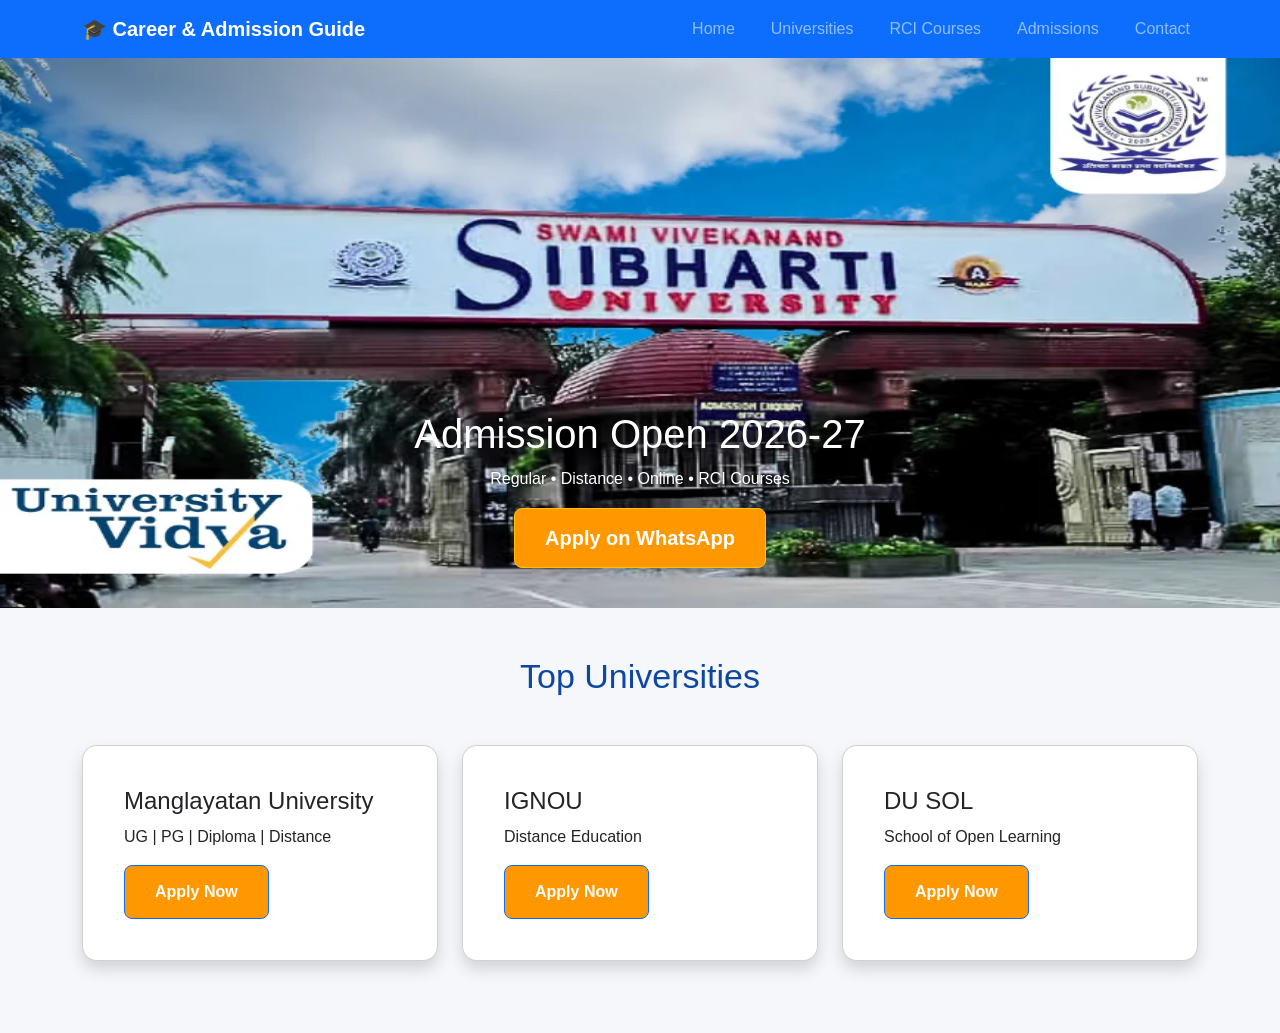
==== index.html @ c827a5ef "Update index.html" ====
<!DOCTYPE html>
<html lang="en">
<head>

<meta charset="UTF-8">
<meta name="viewport" content="width=device-width, initial-scale=1">

<title>Career & Admission Guide India</title>

<link href="https://cdn.jsdelivr.net/npm/bootstrap@5.3.3/dist/css/bootstrap.min.css" rel="stylesheet">

<link rel="stylesheet" href="style.css">

</head>

<body>

<!-- Navbar -->

<nav class="navbar navbar-expand-lg navbar-dark bg-primary sticky-top">

<div class="container">

<a class="navbar-brand fw-bold" href="#">
🎓 Career & Admission Guide
</a>

<button class="navbar-toggler" data-bs-toggle="collapse" data-bs-target="#menu">
<span class="navbar-toggler-icon"></span>
</button>

<div class="collapse navbar-collapse" id="menu">

<ul class="navbar-nav ms-auto">

<li class="nav-item">
<a class="nav-link" href="index.html">Home</a>
</li>

<li class="nav-item">
<a class="nav-link" href="universities.html">Universities</a>
</li>

<li class="nav-item">
<a class="nav-link" href="rci-courses.html">RCI Courses</a>
</li>

<li class="nav-item">
<a class="nav-link" href="admissions.html">Admissions</a>
</li>

<li class="nav-item">
<a class="nav-link" href="contact.html">Contact</a>
</li>

</ul>

</div>

</div>

</nav>

<!-- Slider -->

<div id="slider" class="carousel slide" data-bs-ride="carousel">

<div class="carousel-inner">

<div class="carousel-item active">

<img src="images/hero.jpg.webp" class="d-block w-100" height="550" alt="Career & Admission Guide">
<div class="carousel-caption">

<h1>Admission Open 2026-27</h1>

<p>Regular • Distance • Online • RCI Courses</p>

<a href="https://wa.me/919555666400" class="btn btn-warning btn-lg">

Apply on WhatsApp

</a>

</div>

</div>

<div class="carousel-item">

<img src="images/hero.jpg.webp" class="d-block w-100" height="550" alt="Career & Admission Guide">
<div class="carousel-caption">

<h1>Career Guidance</h1>

<p>Choose the Right University</p>

</div>

</div>

</div>

</div>

<!-- Universities -->

<section class="container py-5">

<h2 class="text-center mb-5">

Top Universities

</h2>

<div class="row">

<div class="col-md-4 mb-4">

<div class="card shadow">

<div class="card-body">

<h4>Manglayatan University</h4>

<p>UG | PG | Diploma | Distance</p>

<a href="https://wa.me/919555666400" class="btn btn-primary">

Apply Now

</a>

</div>

</div>

</div>

<div class="col-md-4 mb-4">

<div class="card shadow">

<div class="card-body">

<h4>IGNOU</h4>

<p>Distance Education</p>

<a href="https://wa.me/919555666400" class="btn btn-primary">

Apply Now

</a>

</div>

</div>

</div>

<div class="col-md-4 mb-4">

<div class="card shadow">

<div class="card-body">

<h4>DU SOL</h4>

<p>School of Open Learning</p>

<a href="https://wa.me/919555666400" class="btn btn-primary">

Apply Now

</a>

</div>

</div>

</div>

</div>

</section>

<script src="https://cdn.jsdelivr.net/npm/bootstrap@5.3.3/dist/js/bootstrap.bundle.min.js"></script>

<script src="script.js"></script>

</body>

</html>
---- style.css ----
*{
margin:0;
padding:0;
box-sizing:border-box;
font-family:Arial,Helvetica,sans-serif;
scroll-behavior:smooth;
}

body{
background:#f5f7fb;
color:#333;
line-height:1.6;
}

/* Header */

header{
display:flex;
justify-content:space-between;
align-items:center;
padding:15px 8%;
background:#0d47a1;
position:sticky;
top:0;
z-index:1000;
box-shadow:0 3px 10px rgba(0,0,0,.2);
}

.logo h2{
color:#fff;
font-size:28px;
}

nav ul{
display:flex;
list-style:none;
gap:20px;
}

nav a{
text-decoration:none;
color:#fff;
font-weight:bold;
transition:.3s;
}

nav a:hover{
color:#ffca28;
}

/* Hero */

.hero{
height:80vh;
display:flex;
justify-content:center;
align-items:center;
text-align:center;
background:linear-gradient(rgba(13,71,161,.75),rgba(21,101,192,.75)),
url("https://images.unsplash.com/photo-1523050854058-8df90110c9f1?auto=format&fit=crop&w=1600&q=80");
background-size:cover;
background-position:center;
color:#fff;
padding:20px;
}

.hero h1{
font-size:52px;
margin-bottom:15px;
}

.hero p{
font-size:22px;
margin-bottom:25px;
}

.btn{
display:inline-block;
background:#ff9800;
color:#fff;
padding:14px 30px;
border-radius:8px;
text-decoration:none;
font-weight:bold;
transition:.3s;
}

.btn:hover{
background:#fb8c00;
transform:translateY(-2px);
}

/* Sections */

section{
padding:70px 8%;
}

section h2{
text-align:center;
margin-bottom:35px;
font-size:34px;
color:#0d47a1;
}

/* Cards */

.cards{
display:grid;
grid-template-columns:repeat(auto-fit,minmax(260px,1fr));
gap:25px;
}

.card{
background:#fff;
padding:25px;
border-radius:15px;
box-shadow:0 10px 25px rgba(0,0,0,.1);
transition:.3s;
}

.card:hover{
transform:translateY(-8px);
}

.card h3{
color:#1565c0;
margin-bottom:12px;
}

/* Contact */

.contact{
text-align:center;
}

.contact p{
margin:10px 0;
font-size:18px;
}

/* Footer */

footer{
background:#0d47a1;
color:#fff;
text-align:center;
padding:20px;
margin-top:40px;
}

/* Responsive */

@media(max-width:768px){

header{
flex-direction:column;
}

nav ul{
flex-direction:column;
text-align:center;
padding-top:15px;
}

.hero h1{
font-size:34px;
}

.hero p{
font-size:18px;
}

section{
padding:50px 20px;
}

}
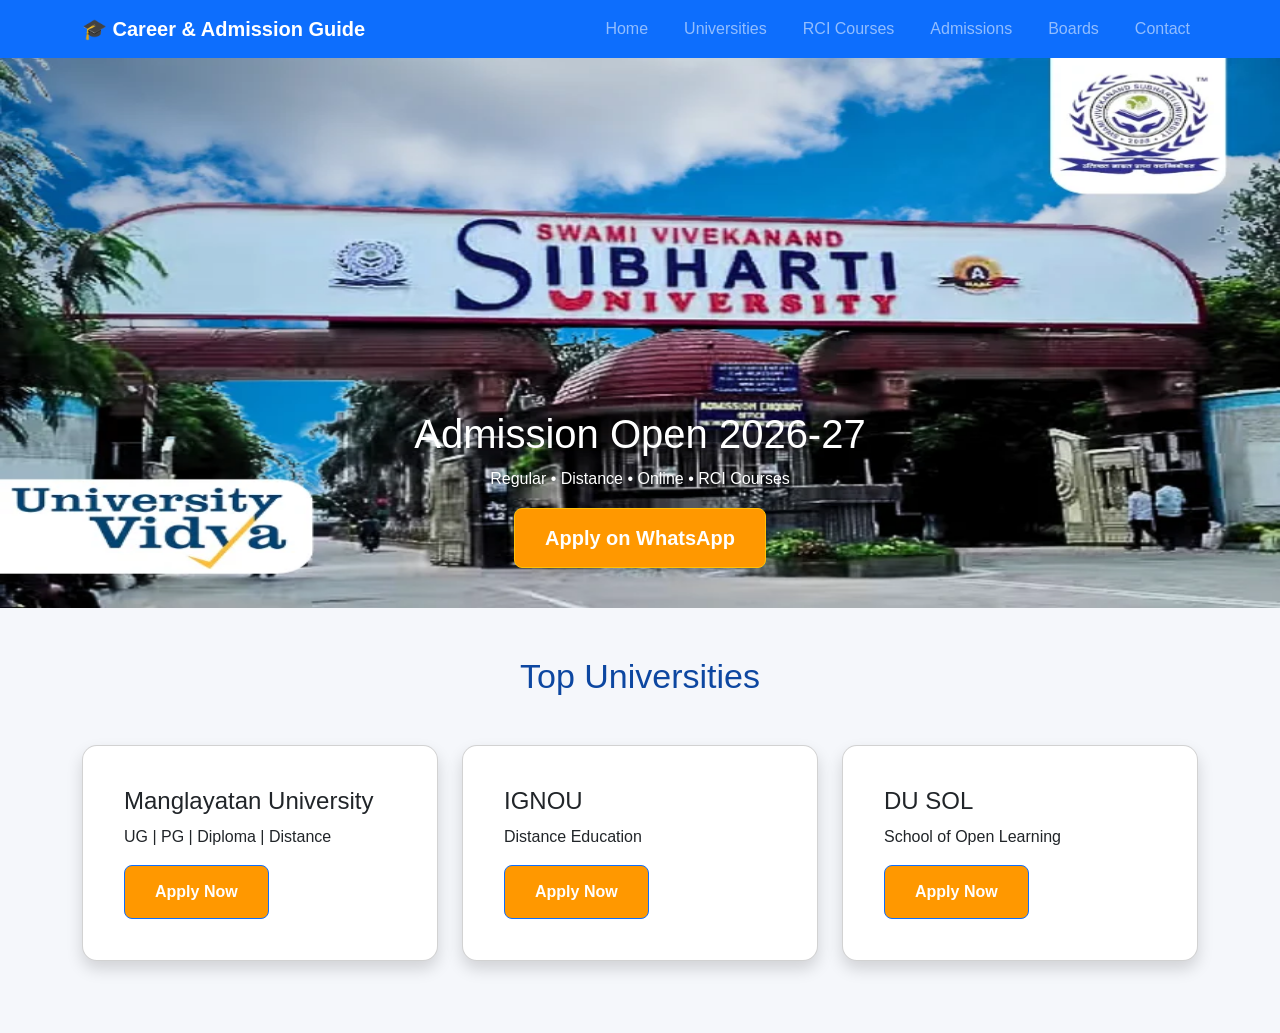
==== commit 873ab7ca: "Add 'Boards' link to navigation menu" ====
--- a/index.html
+++ b/index.html
@@ -48,7 +48,9 @@
 <li class="nav-item">
 <a class="nav-link" href="admissions.html">Admissions</a>
 </li>
-
+<li class="nav-item">
+<a class="nav-link" href="boards.html">Boards</a>
+</li>
 <li class="nav-item">
 <a class="nav-link" href="contact.html">Contact</a>
 </li>
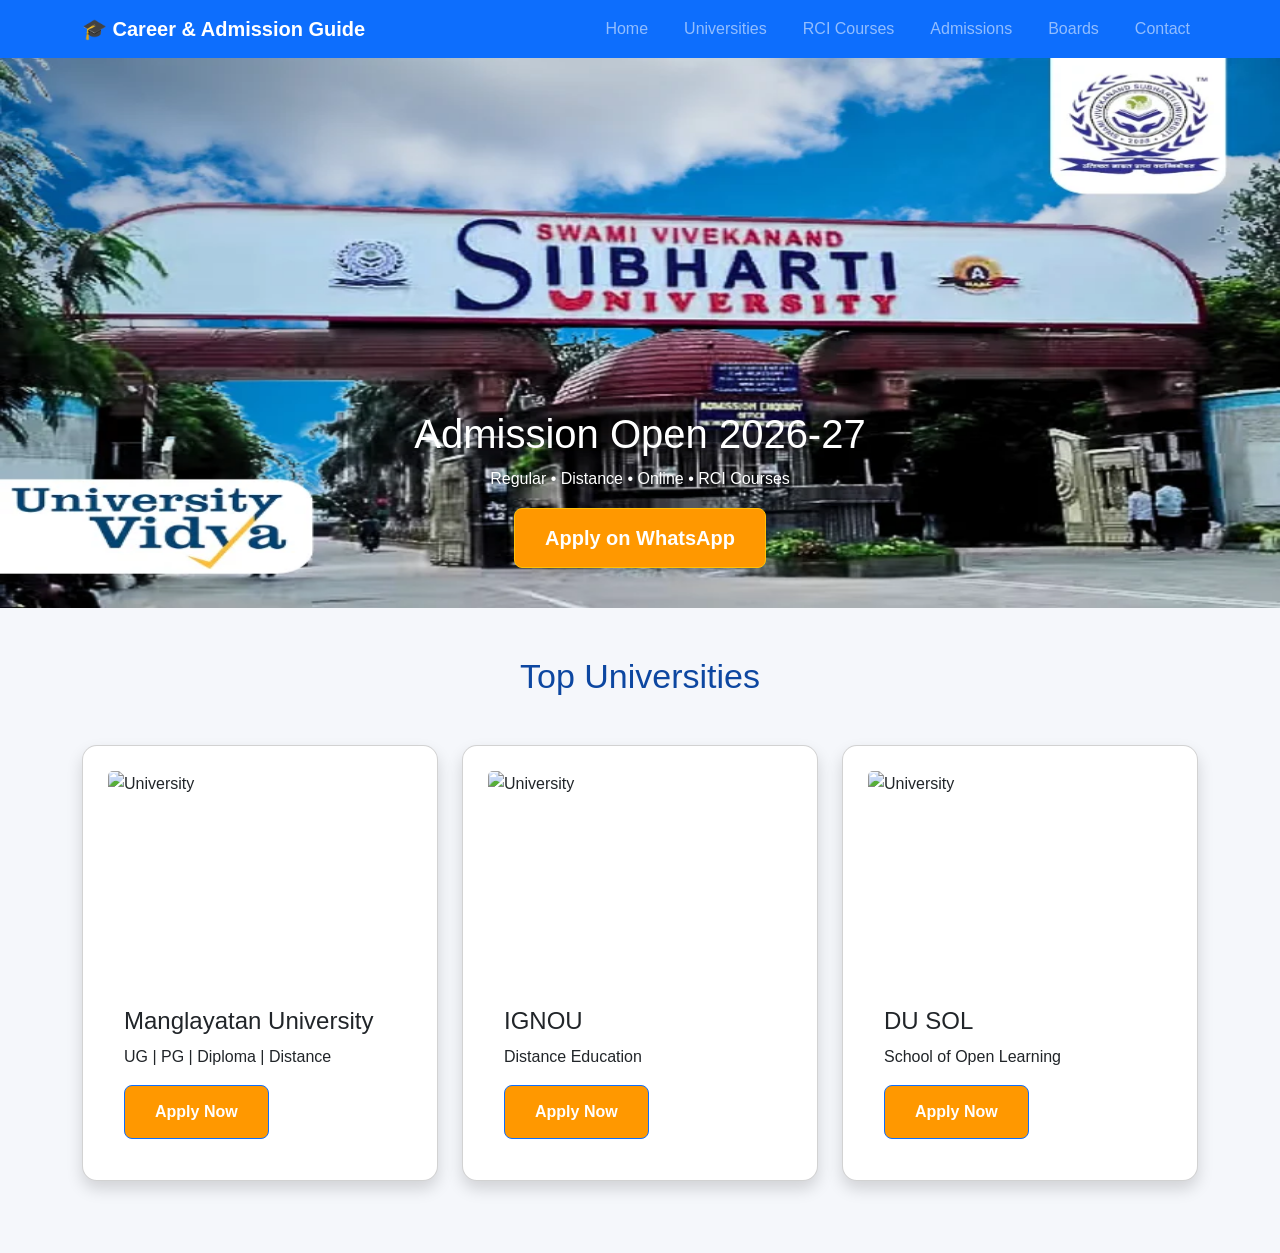
==== commit 841a9be4: "Add image and height to university cards" ====
--- a/index.html
+++ b/index.html
@@ -119,10 +119,11 @@
 
 <div class="col-md-4 mb-4">
 
-<div class="card shadow">
+<div class="card shadow h-100">
+
+<img src="images/university.jpg" class="card-img-top" height="220" alt="University">
 
 <div class="card-body">
-
 <h4>Manglayatan University</h4>
 
 <p>UG | PG | Diploma | Distance</p>
@@ -141,7 +142,9 @@
 
 <div class="col-md-4 mb-4">
 
-<div class="card shadow">
+<div class="card shadow h-100">
+
+<img src="images/university.jpg" class="card-img-top" height="220" alt="University">
 
 <div class="card-body">
 
@@ -163,7 +166,9 @@
 
 <div class="col-md-4 mb-4">
 
-<div class="card shadow">
+<div class="card shadow h-100">
+
+<img src="images/university.jpg" class="card-img-top" height="220" alt="University">
 
 <div class="card-body">
 
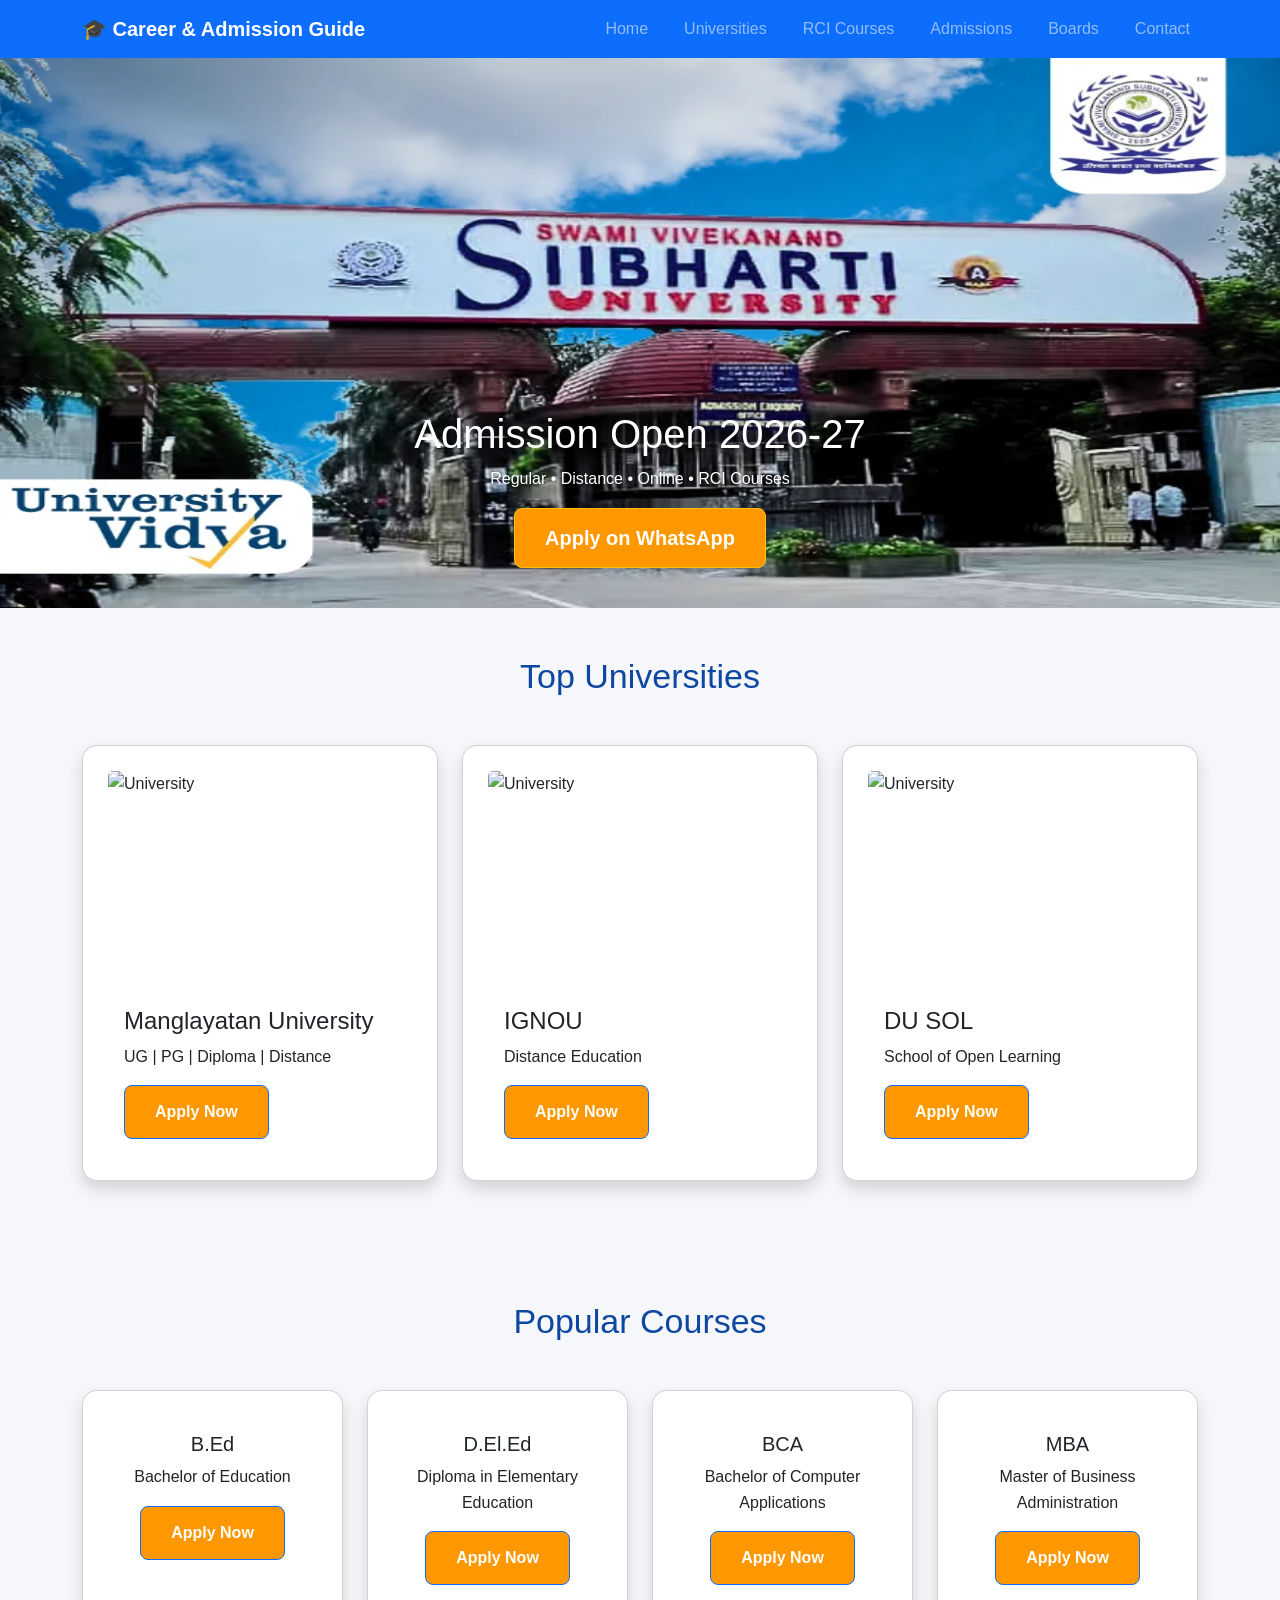
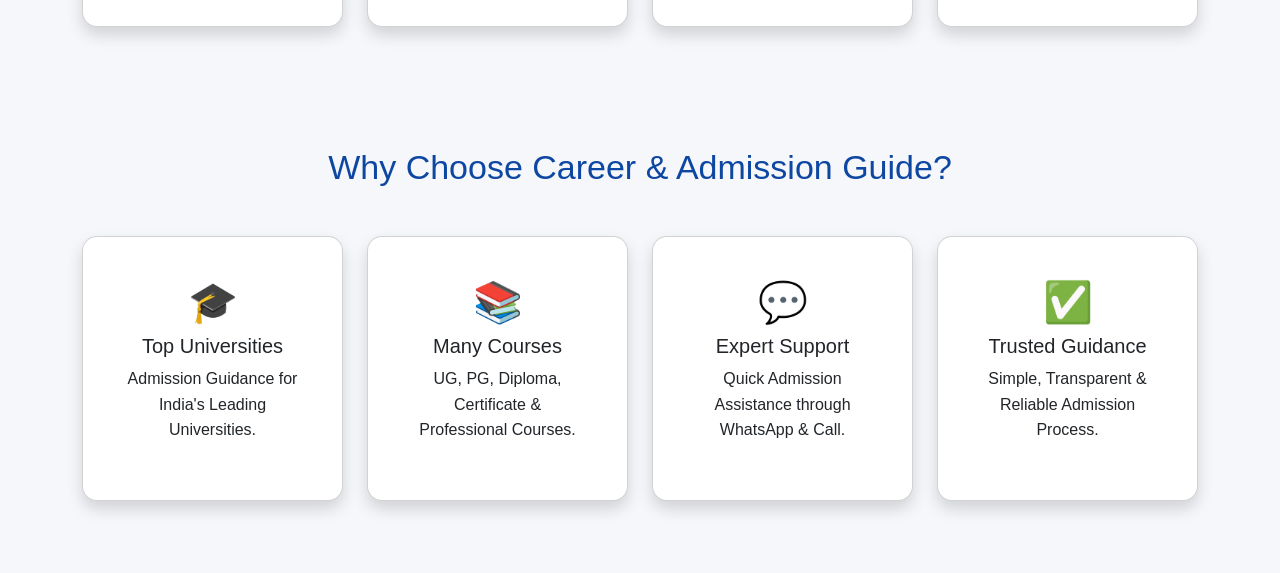
==== commit 85dfce80: "Add popular courses section to index.html Added a new section for popular courses with details and a" ====
--- a/index.html
+++ b/index.html
@@ -191,7 +191,184 @@
 </div>
 
 </section>
-
+<!-- Popular Courses -->
+
+<section class="container py-5">
+
+<h2 class="text-center mb-5">
+Popular Courses
+</h2>
+
+<div class="row">
+
+<div class="col-md-3 mb-4">
+
+<div class="card shadow h-100">
+
+<div class="card-body text-center">
+
+<h5>B.Ed</h5>
+
+<p>Bachelor of Education</p>
+
+<a href="contact.html" class="btn btn-primary">
+Apply Now
+</a>
+
+</div>
+
+</div>
+
+</div>
+
+<div class="col-md-3 mb-4">
+
+<div class="card shadow h-100">
+
+<div class="card-body text-center">
+
+<h5>D.El.Ed</h5>
+
+<p>Diploma in Elementary Education</p>
+
+<a href="contact.html" class="btn btn-primary">
+Apply Now
+</a>
+
+</div>
+
+</div>
+
+</div>
+
+<div class="col-md-3 mb-4">
+
+<div class="card shadow h-100">
+
+<div class="card-body text-center">
+
+<h5>BCA</h5>
+
+<p>Bachelor of Computer Applications</p>
+
+<a href="contact.html" class="btn btn-primary">
+Apply Now
+</a>
+
+</div>
+
+</div>
+
+</div>
+
+<div class="col-md-3 mb-4">
+
+<div class="card shadow h-100">
+
+<div class="card-body text-center">
+
+<h5>MBA</h5>
+
+<p>Master of Business Administration</p>
+
+<a href="contact.html" class="btn btn-primary">
+Apply Now
+</a>
+
+</div>
+
+</div>
+
+</div>
+
+</div>
+
+</section>
+  <!-- Why Choose Us -->
+
+<section class="container py-5">
+
+<h2 class="text-center mb-5">
+Why Choose Career & Admission Guide?
+</h2>
+
+<div class="row">
+
+<div class="col-md-3 mb-4">
+
+<div class="card shadow h-100">
+
+<div class="card-body text-center">
+
+<h1>🎓</h1>
+
+<h5>Top Universities</h5>
+
+<p>Admission Guidance for India's Leading Universities.</p>
+
+</div>
+
+</div>
+
+</div>
+
+<div class="col-md-3 mb-4">
+
+<div class="card shadow h-100">
+
+<div class="card-body text-center">
+
+<h1>📚</h1>
+
+<h5>Many Courses</h5>
+
+<p>UG, PG, Diploma, Certificate & Professional Courses.</p>
+
+</div>
+
+</div>
+
+</div>
+
+<div class="col-md-3 mb-4">
+
+<div class="card shadow h-100">
+
+<div class="card-body text-center">
+
+<h1>💬</h1>
+
+<h5>Expert Support</h5>
+
+<p>Quick Admission Assistance through WhatsApp & Call.</p>
+
+</div>
+
+</div>
+
+</div>
+
+<div class="col-md-3 mb-4">
+
+<div class="card shadow h-100">
+
+<div class="card-body text-center">
+
+<h1>✅</h1>
+
+<h5>Trusted Guidance</h5>
+
+<p>Simple, Transparent & Reliable Admission Process.</p>
+
+</div>
+
+</div>
+
+</div>
+
+</div>
+
+</section>
 <script src="https://cdn.jsdelivr.net/npm/bootstrap@5.3.3/dist/js/bootstrap.bundle.min.js"></script>
 
 <script src="script.js"></script>
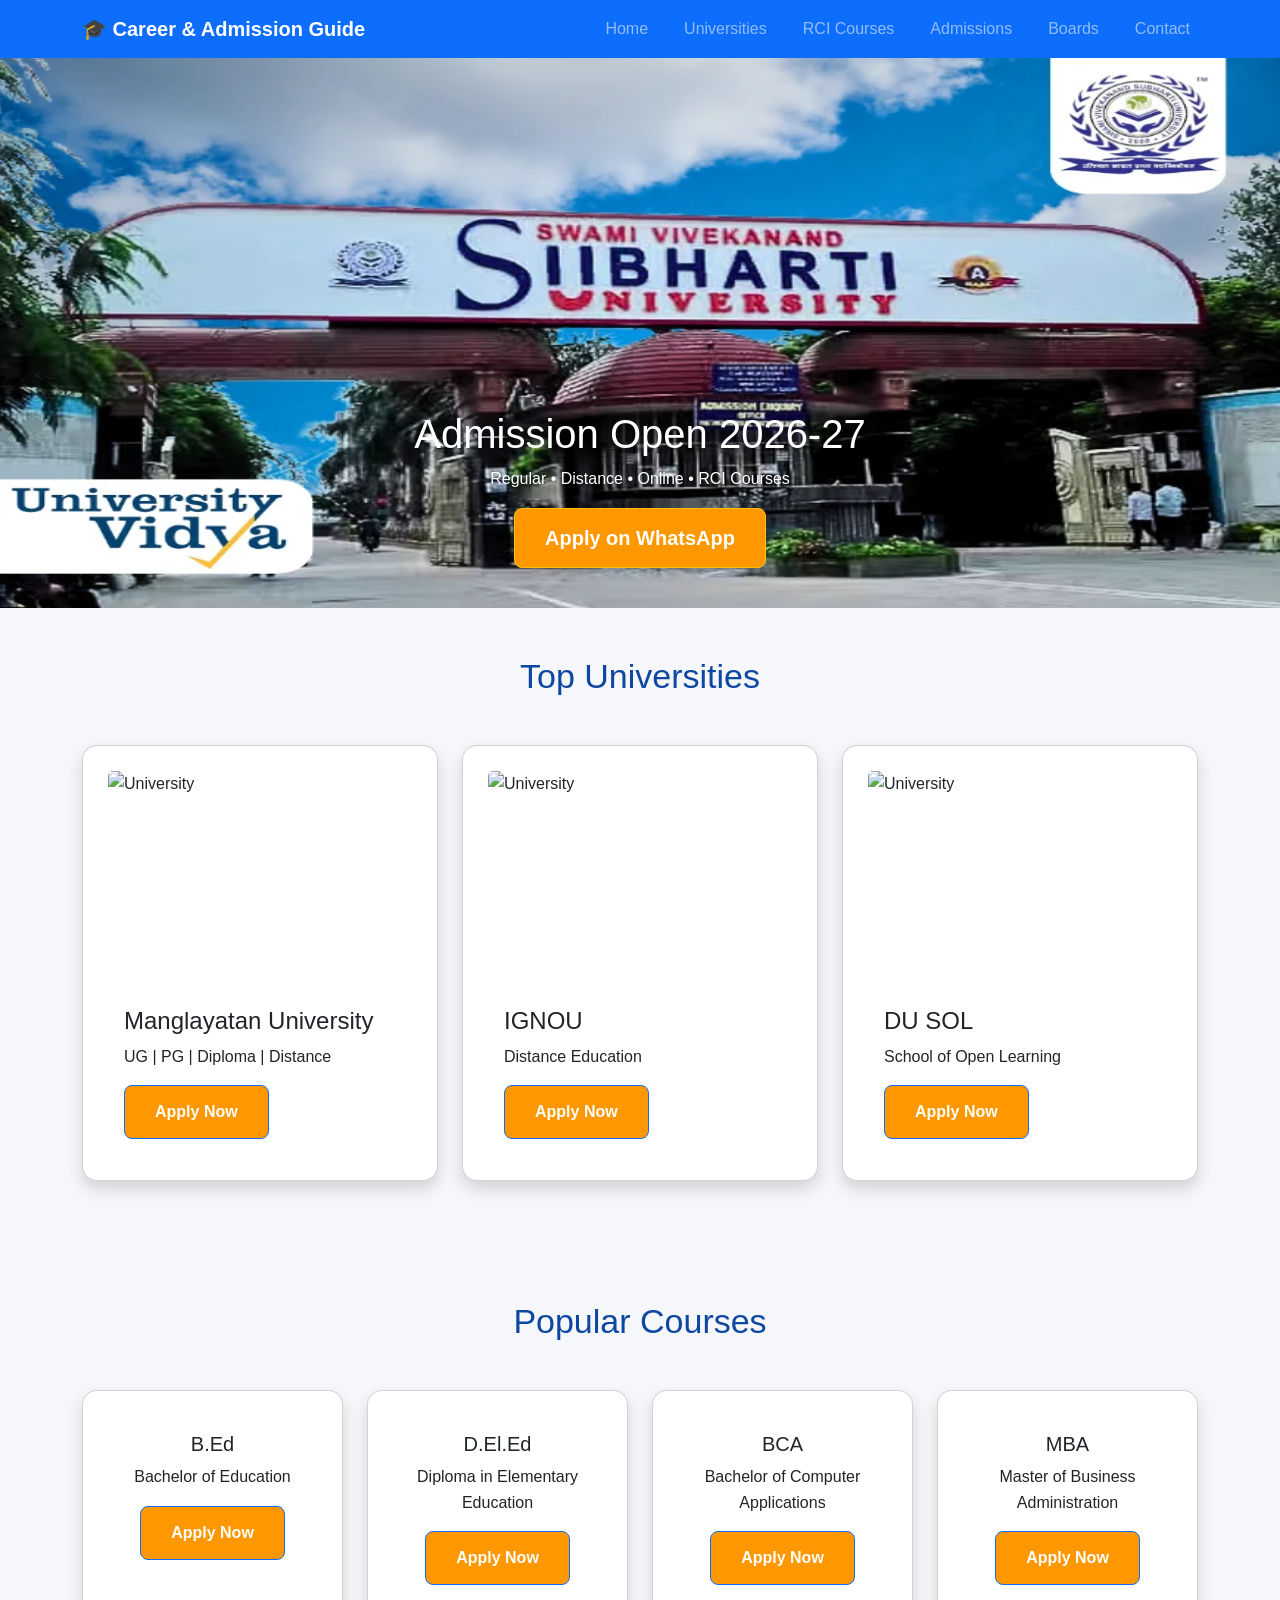
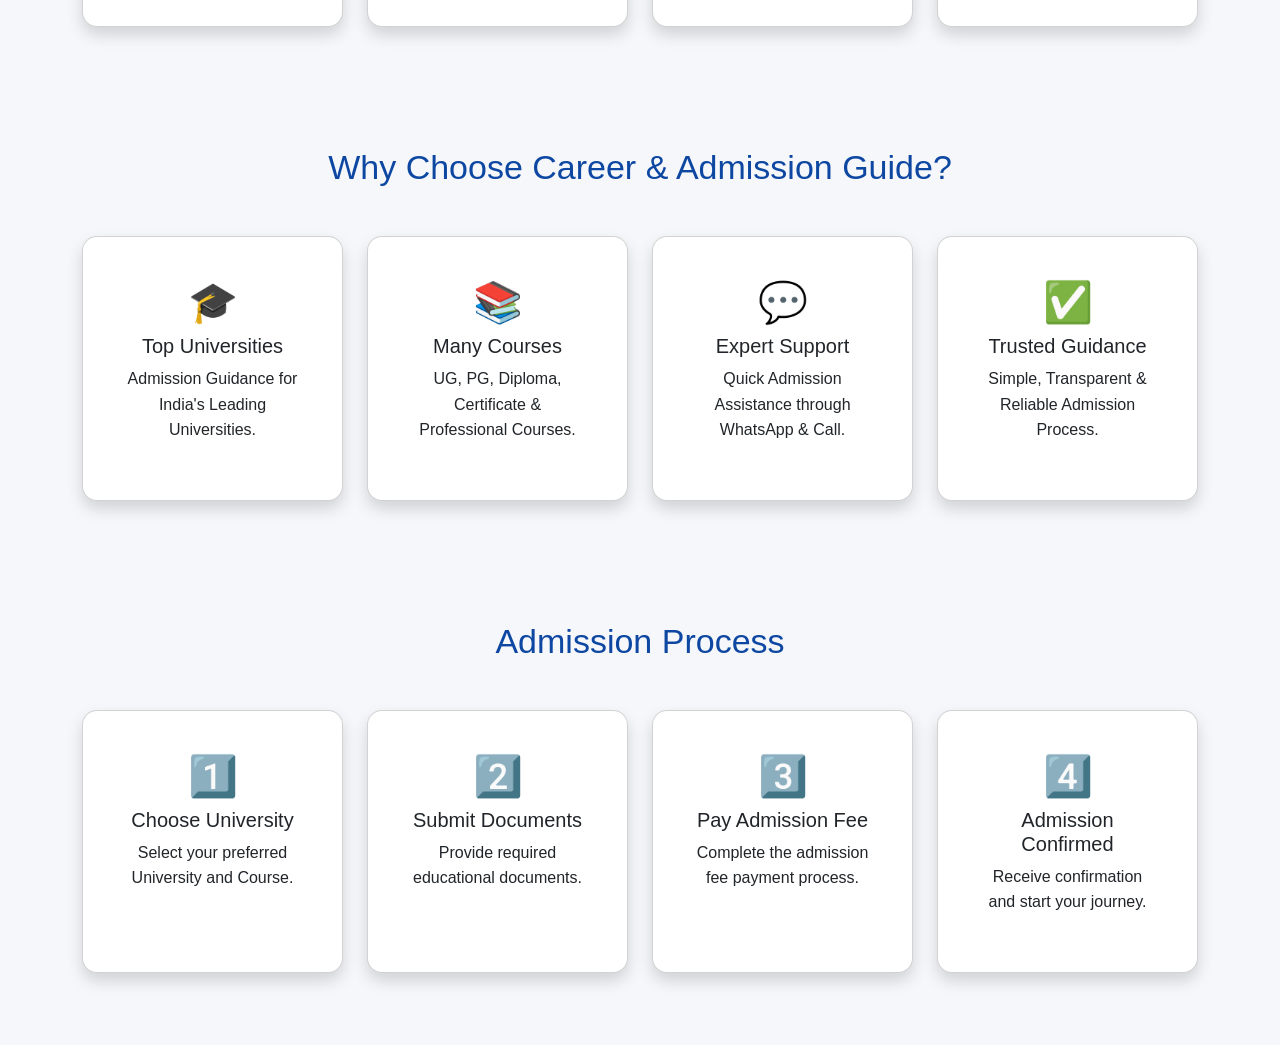
==== commit 390c982e: "Add admission process section to index.html" ====
--- a/index.html
+++ b/index.html
@@ -369,6 +369,91 @@
 </div>
 
 </section>
+  <!-- Admission Process -->
+
+<section class="container py-5">
+
+<h2 class="text-center mb-5">
+Admission Process
+</h2>
+
+<div class="row text-center">
+
+<div class="col-md-3 mb-4">
+
+<div class="card shadow h-100">
+
+<div class="card-body">
+
+<h1>1️⃣</h1>
+
+<h5>Choose University</h5>
+
+<p>Select your preferred University and Course.</p>
+
+</div>
+
+</div>
+
+</div>
+
+<div class="col-md-3 mb-4">
+
+<div class="card shadow h-100">
+
+<div class="card-body">
+
+<h1>2️⃣</h1>
+
+<h5>Submit Documents</h5>
+
+<p>Provide required educational documents.</p>
+
+</div>
+
+</div>
+
+</div>
+
+<div class="col-md-3 mb-4">
+
+<div class="card shadow h-100">
+
+<div class="card-body">
+
+<h1>3️⃣</h1>
+
+<h5>Pay Admission Fee</h5>
+
+<p>Complete the admission fee payment process.</p>
+
+</div>
+
+</div>
+
+</div>
+
+<div class="col-md-3 mb-4">
+
+<div class="card shadow h-100">
+
+<div class="card-body">
+
+<h1>4️⃣</h1>
+
+<h5>Admission Confirmed</h5>
+
+<p>Receive confirmation and start your journey.</p>
+
+</div>
+
+</div>
+
+</div>
+
+</div>
+
+</section>
 <script src="https://cdn.jsdelivr.net/npm/bootstrap@5.3.3/dist/js/bootstrap.bundle.min.js"></script>
 
 <script src="script.js"></script>
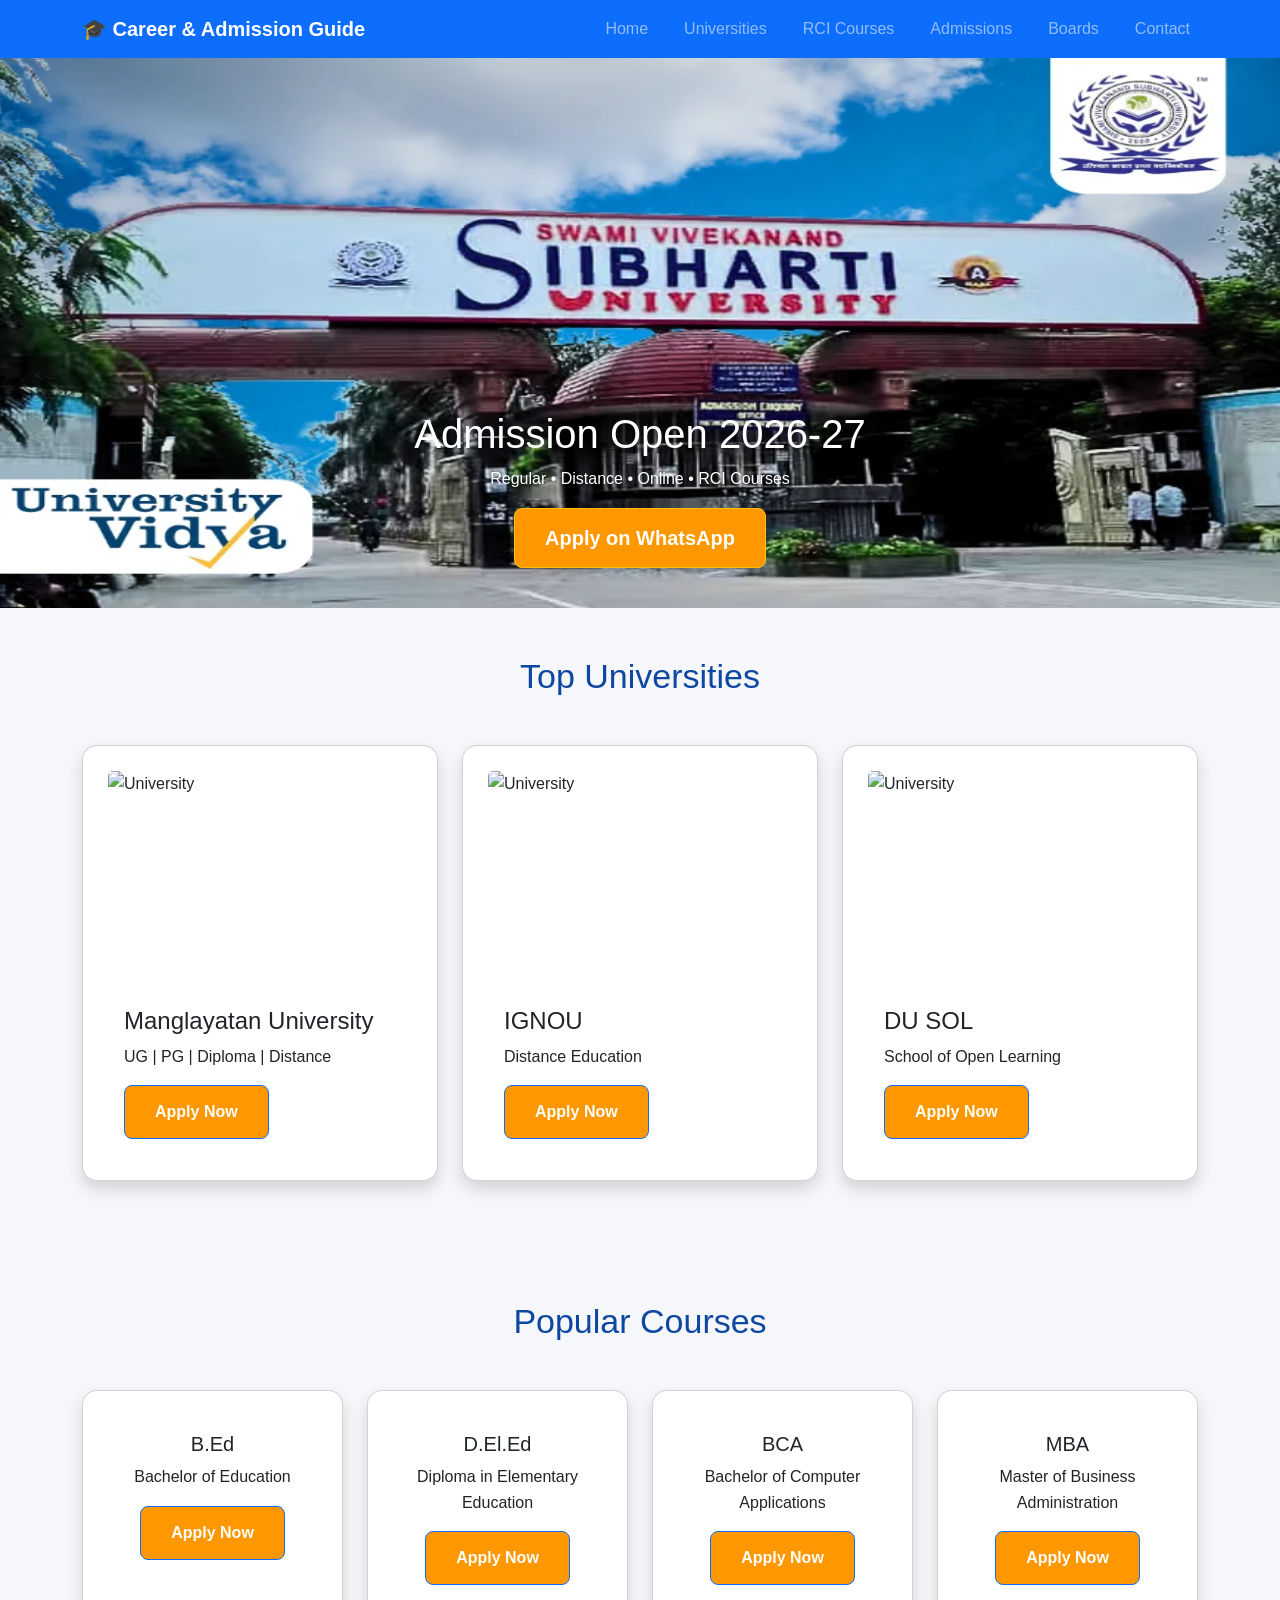
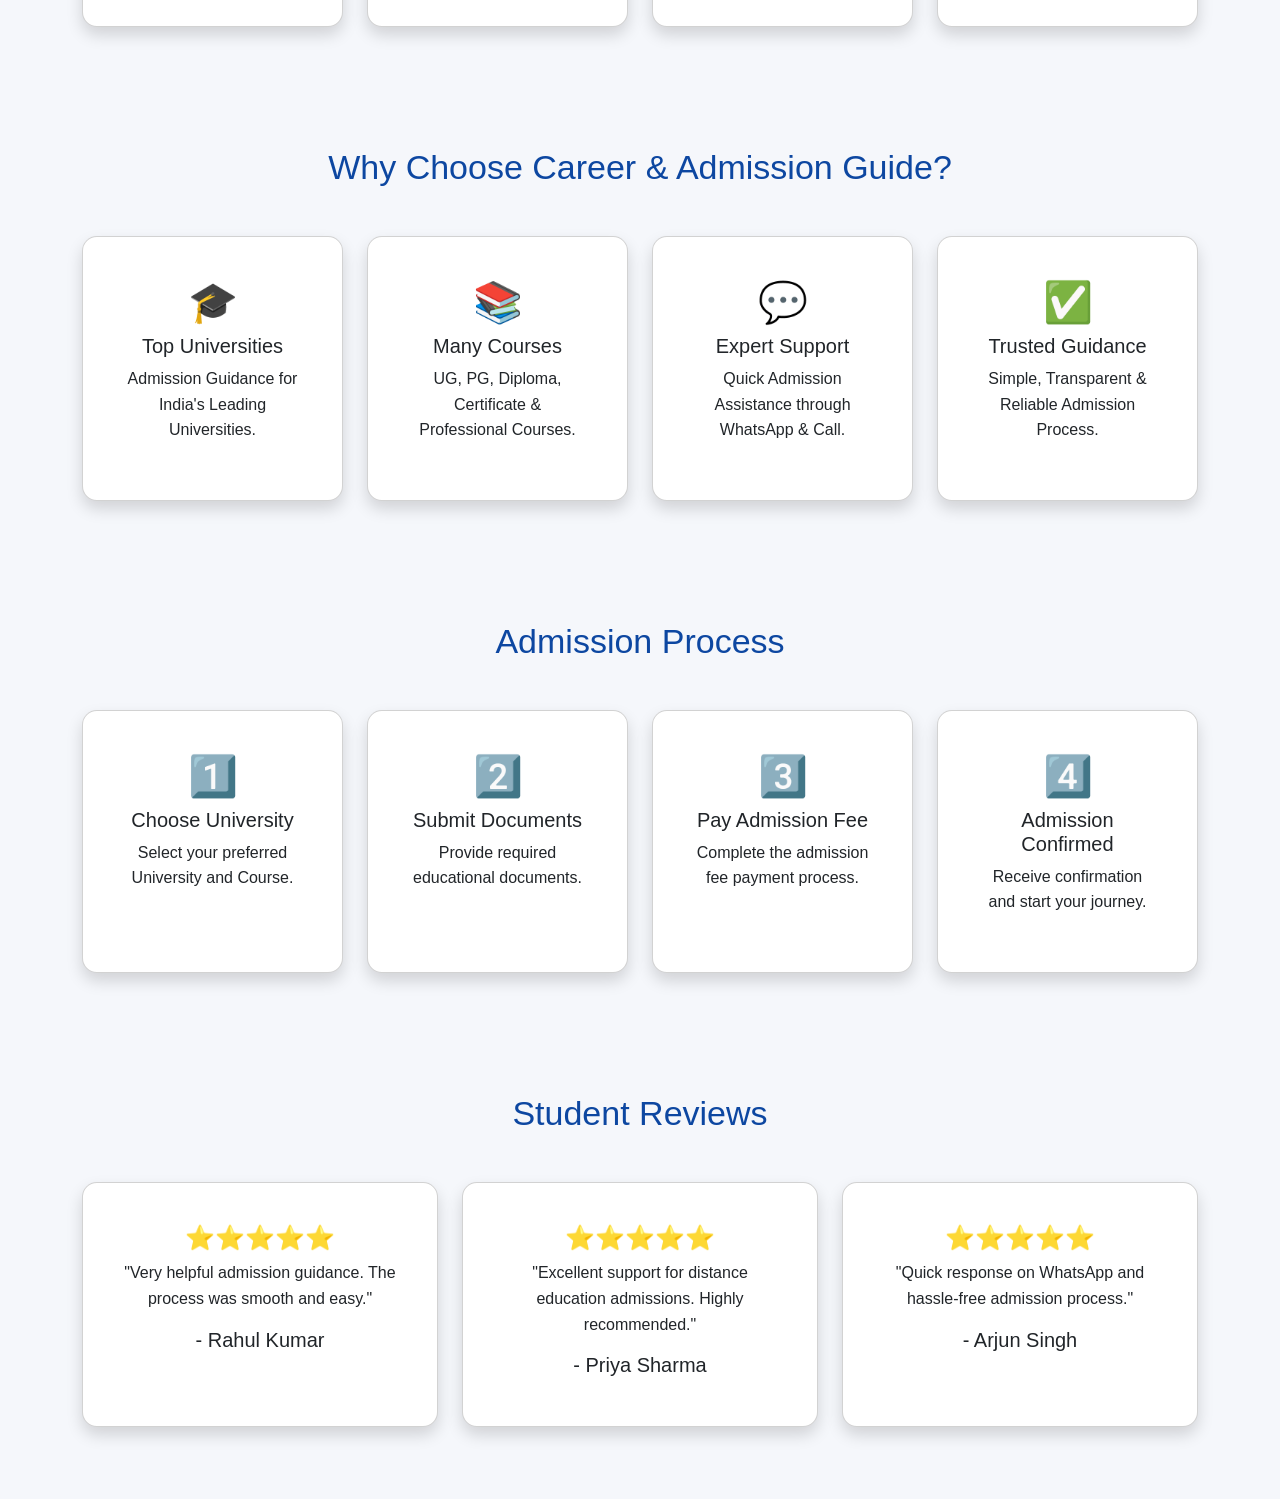
==== commit b0b596b8: "Add student reviews section to index.html" ====
--- a/index.html
+++ b/index.html
@@ -454,6 +454,79 @@
 </div>
 
 </section>
+  <!-- Student Reviews -->
+
+<section class="container py-5">
+
+<h2 class="text-center mb-5">
+Student Reviews
+</h2>
+
+<div class="row">
+
+<div class="col-md-4 mb-4">
+
+<div class="card shadow h-100">
+
+<div class="card-body text-center">
+
+<h4>⭐⭐⭐⭐⭐</h4>
+
+<p>
+"Very helpful admission guidance. The process was smooth and easy."
+</p>
+
+<h5>- Rahul Kumar</h5>
+
+</div>
+
+</div>
+
+</div>
+
+<div class="col-md-4 mb-4">
+
+<div class="card shadow h-100">
+
+<div class="card-body text-center">
+
+<h4>⭐⭐⭐⭐⭐</h4>
+
+<p>
+"Excellent support for distance education admissions. Highly recommended."
+</p>
+
+<h5>- Priya Sharma</h5>
+
+</div>
+
+</div>
+
+</div>
+
+<div class="col-md-4 mb-4">
+
+<div class="card shadow h-100">
+
+<div class="card-body text-center">
+
+<h4>⭐⭐⭐⭐⭐</h4>
+
+<p>
+"Quick response on WhatsApp and hassle-free admission process."
+</p>
+
+<h5>- Arjun Singh</h5>
+
+</div>
+
+</div>
+
+</div>
+
+</div>
+
+</section>
 <script src="https://cdn.jsdelivr.net/npm/bootstrap@5.3.3/dist/js/bootstrap.bundle.min.js"></script>
 
 <script src="script.js"></script>
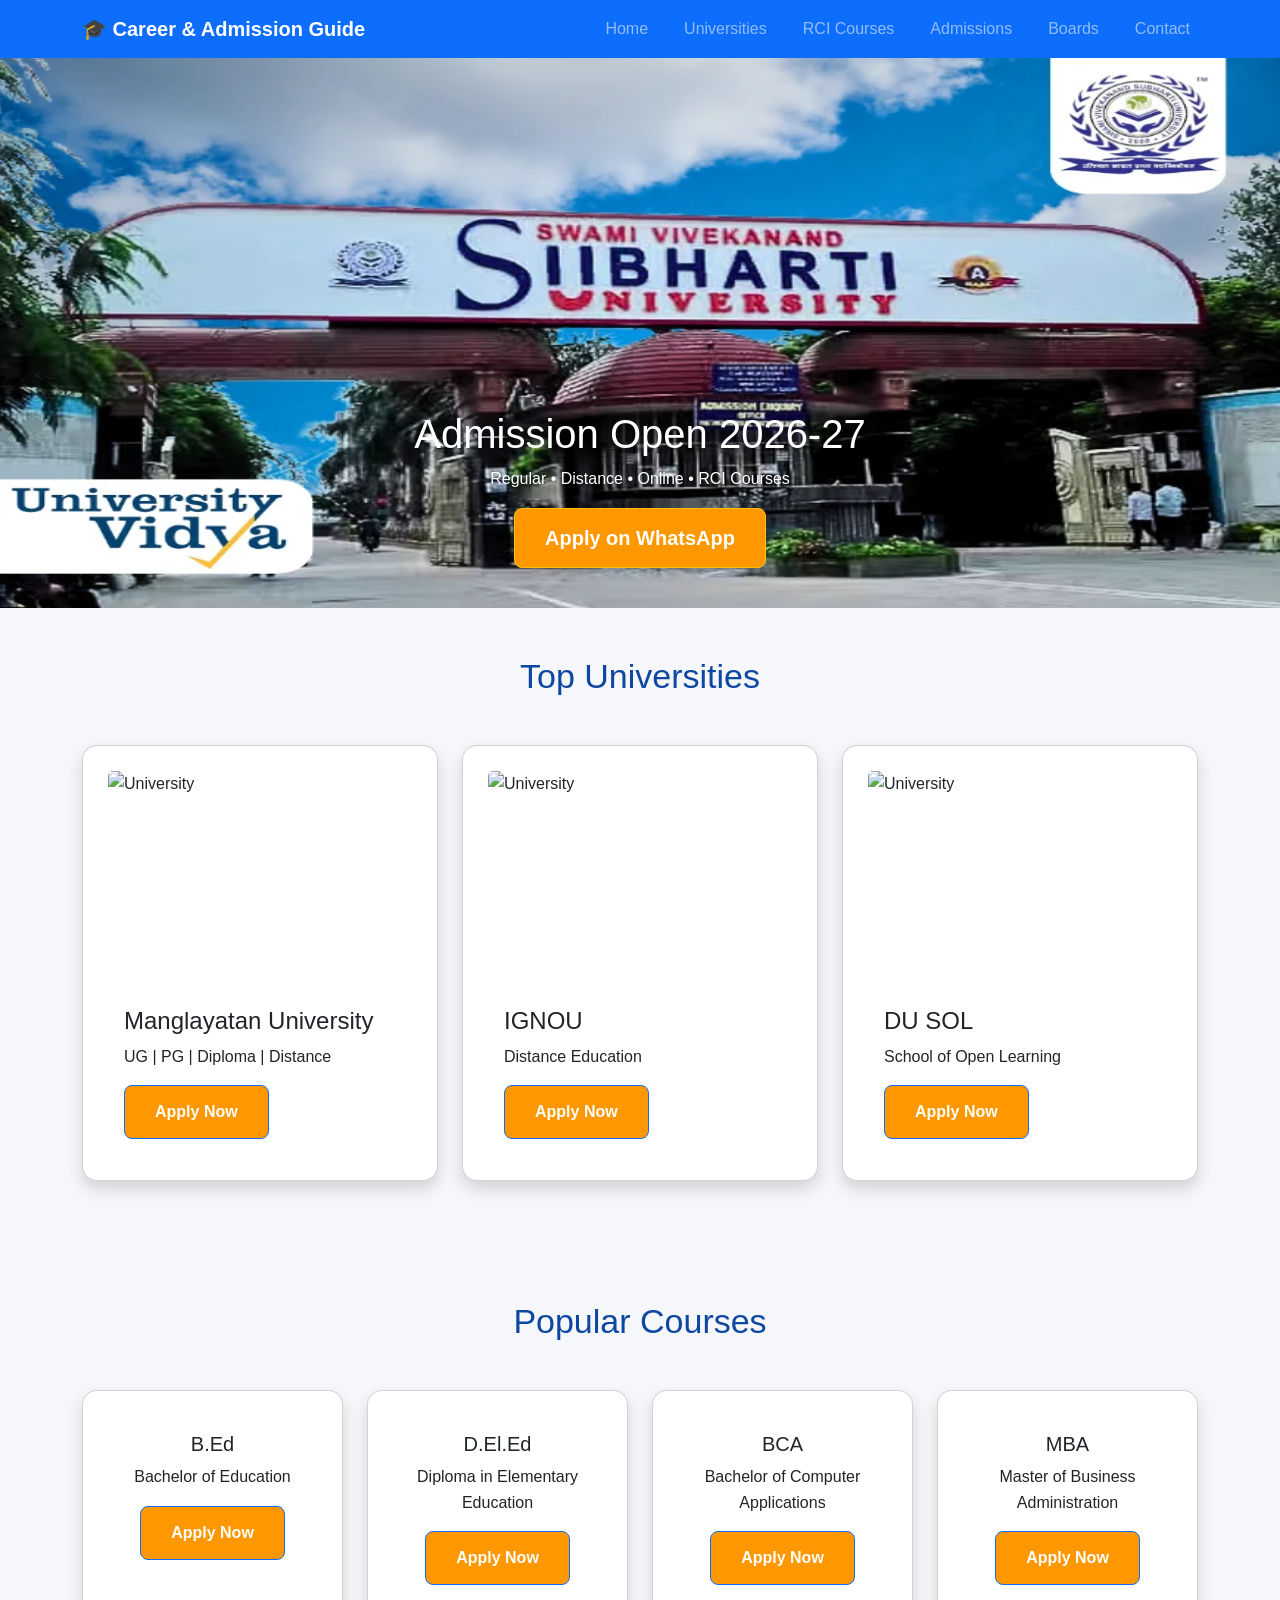
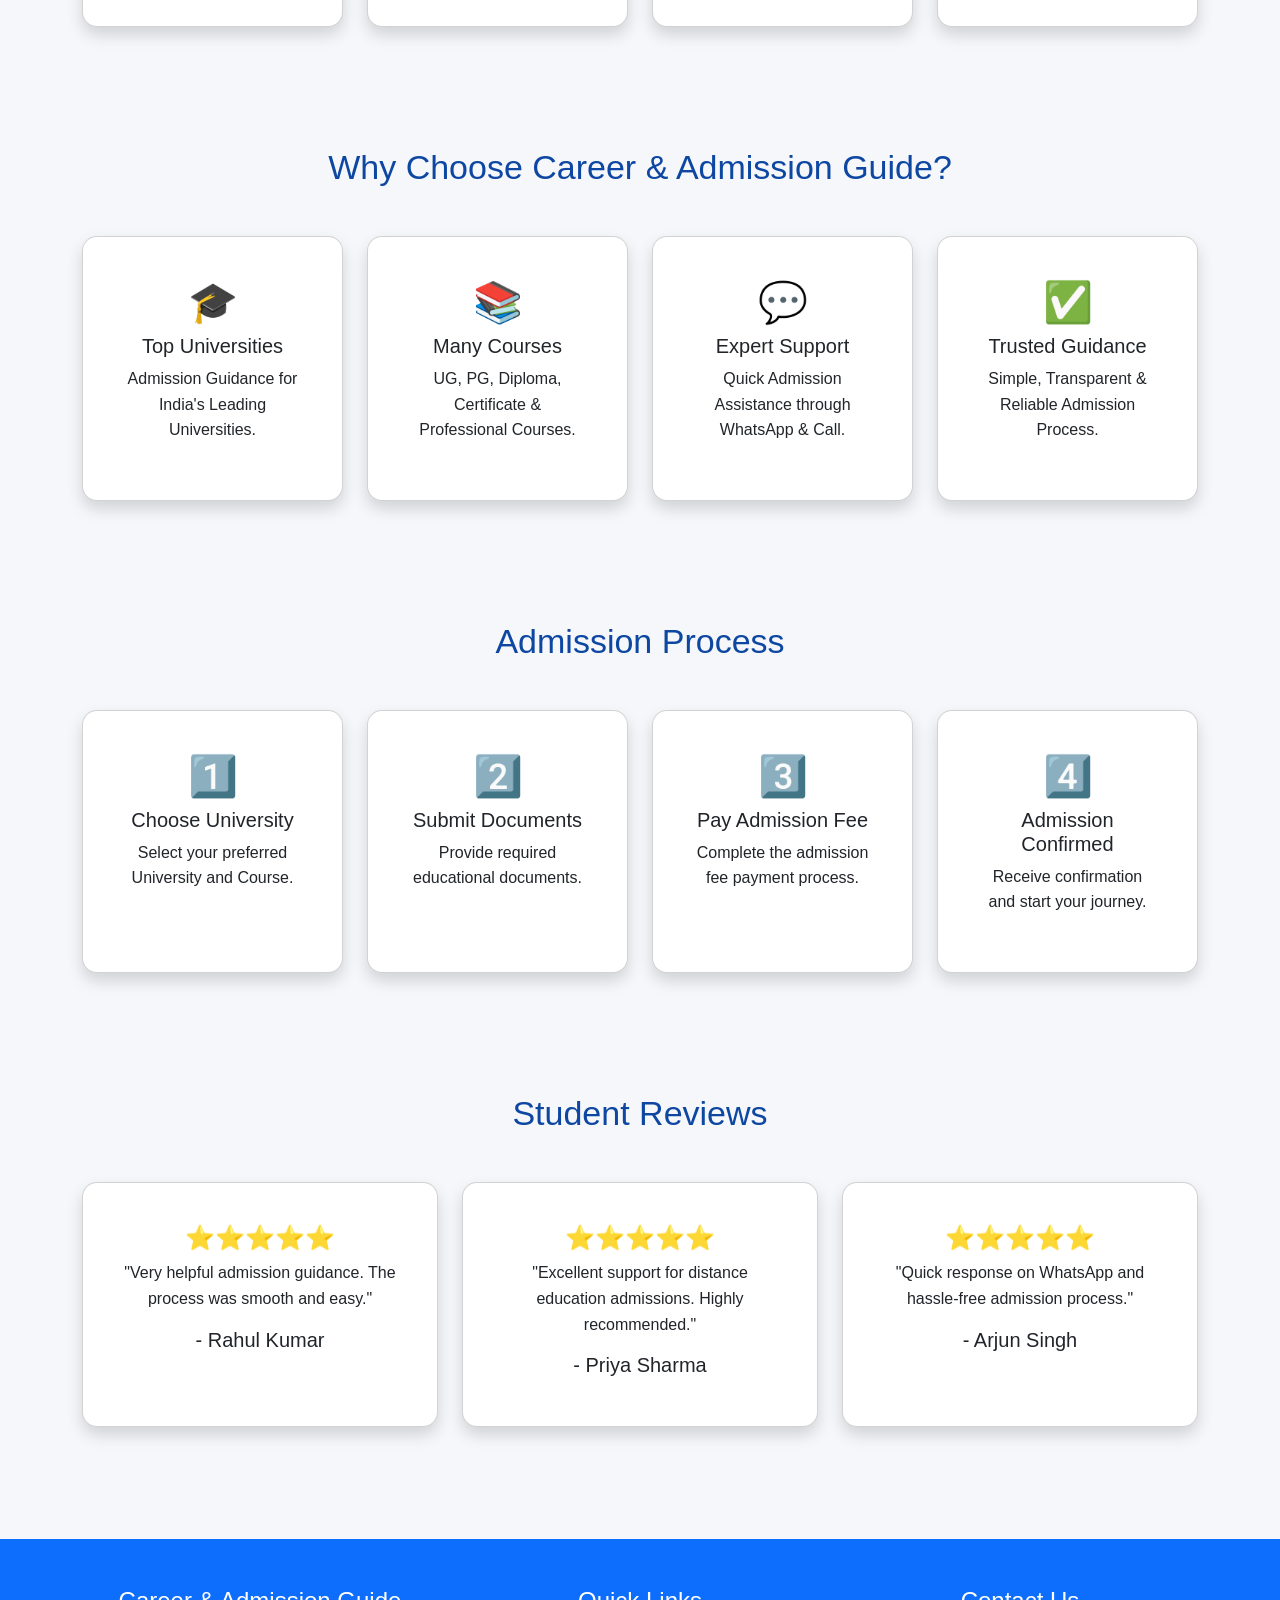
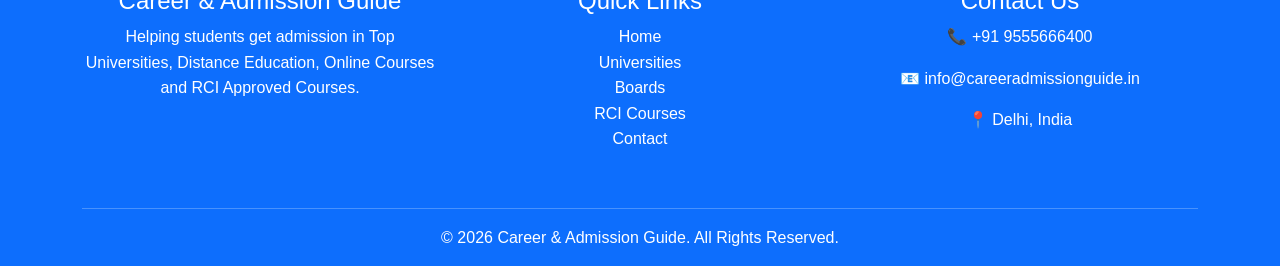
==== commit f22aa335: "Implement footer with contact and quick links Added footer section with contact information and quic" ====
--- a/index.html
+++ b/index.html
@@ -65,10 +65,10 @@
 
 <!-- Slider -->
 
+
 <div id="slider" class="carousel slide" data-bs-ride="carousel">
 
 <div class="carousel-inner">
-
 <div class="carousel-item active">
 
 <img src="images/hero.jpg.webp" class="d-block w-100" height="550" alt="Career & Admission Guide">
@@ -527,6 +527,69 @@
 </div>
 
 </section>
+  <!-- Footer -->
+
+<footer class="bg-primary text-white pt-5 pb-3">
+
+<div class="container">
+
+<div class="row">
+
+<div class="col-md-4 mb-4">
+
+<h4>Career & Admission Guide</h4>
+
+<p>
+Helping students get admission in Top Universities, Distance Education, Online Courses and RCI Approved Courses.
+</p>
+
+</div>
+
+<div class="col-md-4 mb-4">
+
+<h4>Quick Links</h4>
+
+<ul class="list-unstyled">
+
+<li><a href="index.html" class="text-white text-decoration-none">Home</a></li>
+
+<li><a href="universities.html" class="text-white text-decoration-none">Universities</a></li>
+
+<li><a href="boards.html" class="text-white text-decoration-none">Boards</a></li>
+
+<li><a href="rci-courses.html" class="text-white text-decoration-none">RCI Courses</a></li>
+
+<li><a href="contact.html" class="text-white text-decoration-none">Contact</a></li>
+
+</ul>
+
+</div>
+
+<div class="col-md-4 mb-4">
+
+<h4>Contact Us</h4>
+
+<p>📞 +91 9555666400</p>
+
+<p>📧 info@careeradmissionguide.in</p>
+
+<p>📍 Delhi, India</p>
+
+</div>
+
+</div>
+
+<hr class="border-light">
+
+<p class="text-center mb-0">
+
+© 2026 Career & Admission Guide. All Rights Reserved.
+
+</p>
+
+</div>
+
+</footer>
 <script src="https://cdn.jsdelivr.net/npm/bootstrap@5.3.3/dist/js/bootstrap.bundle.min.js"></script>
 
 <script src="script.js"></script>
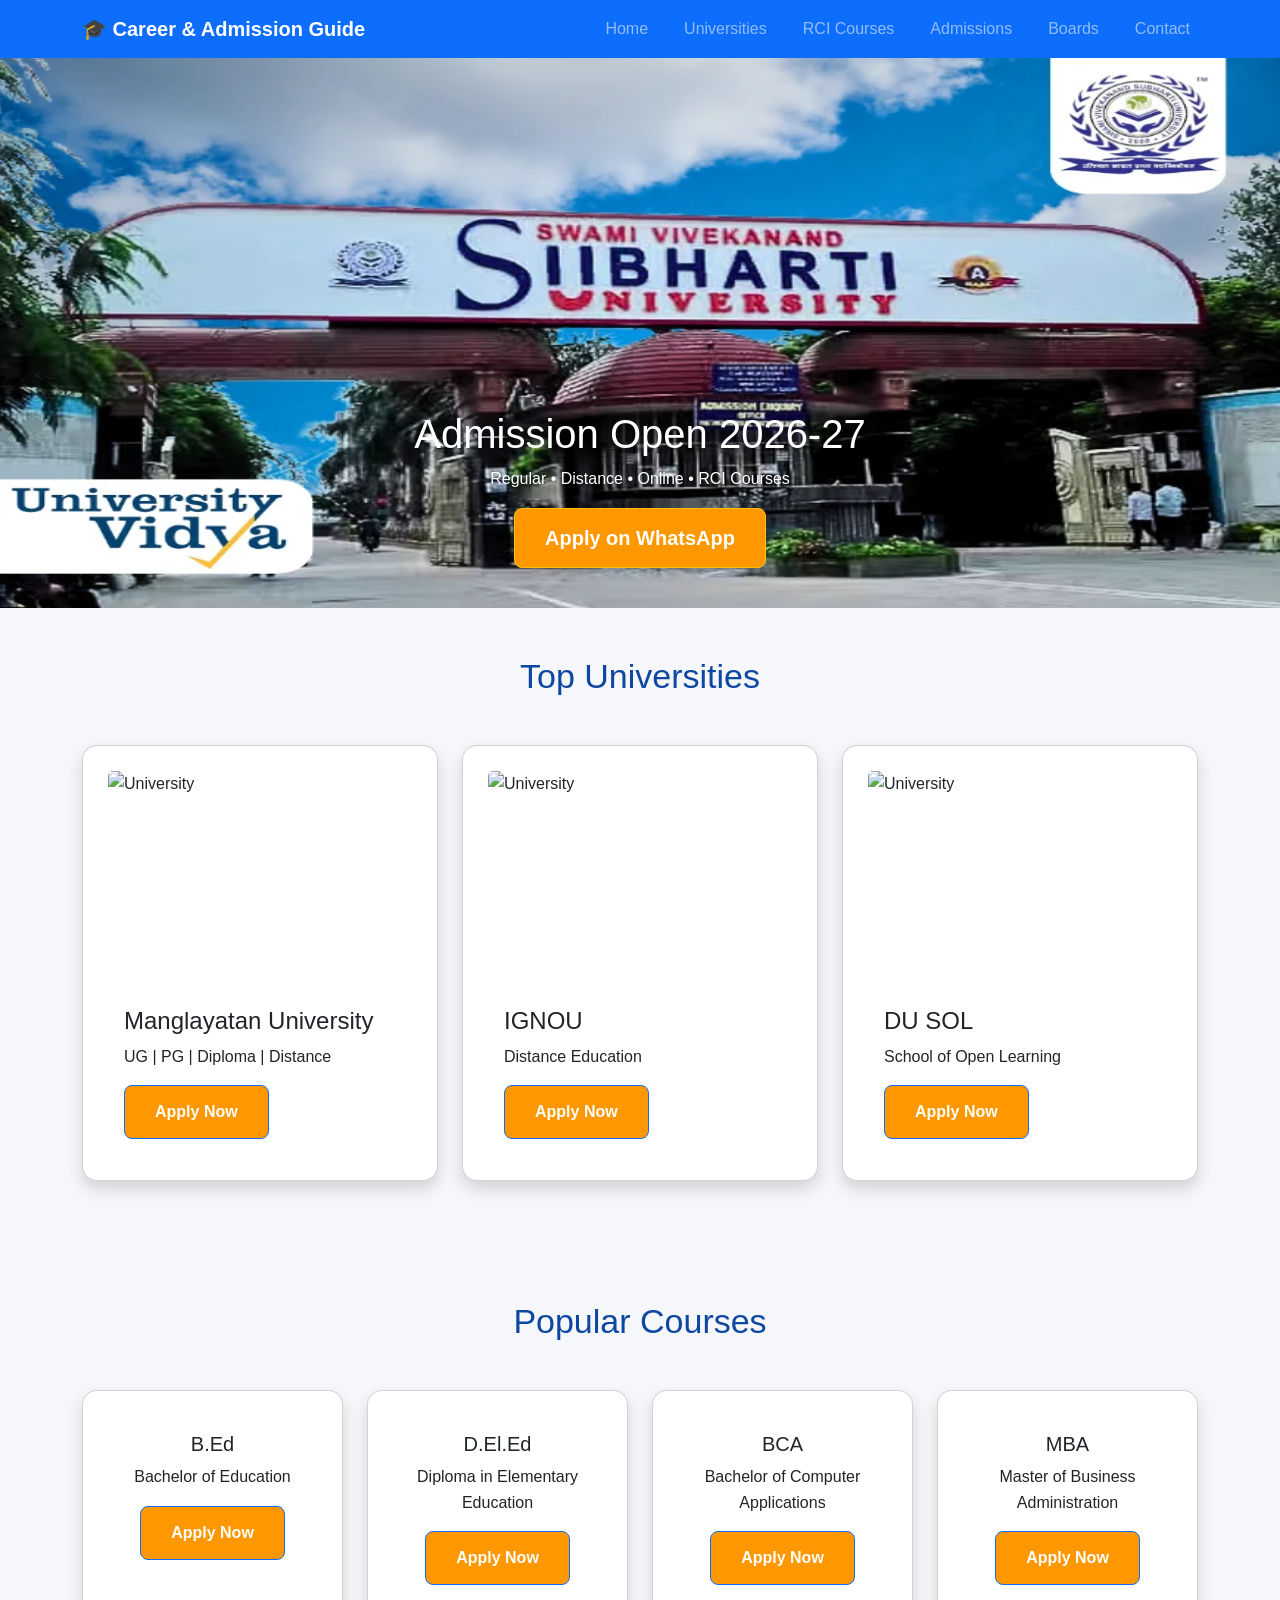
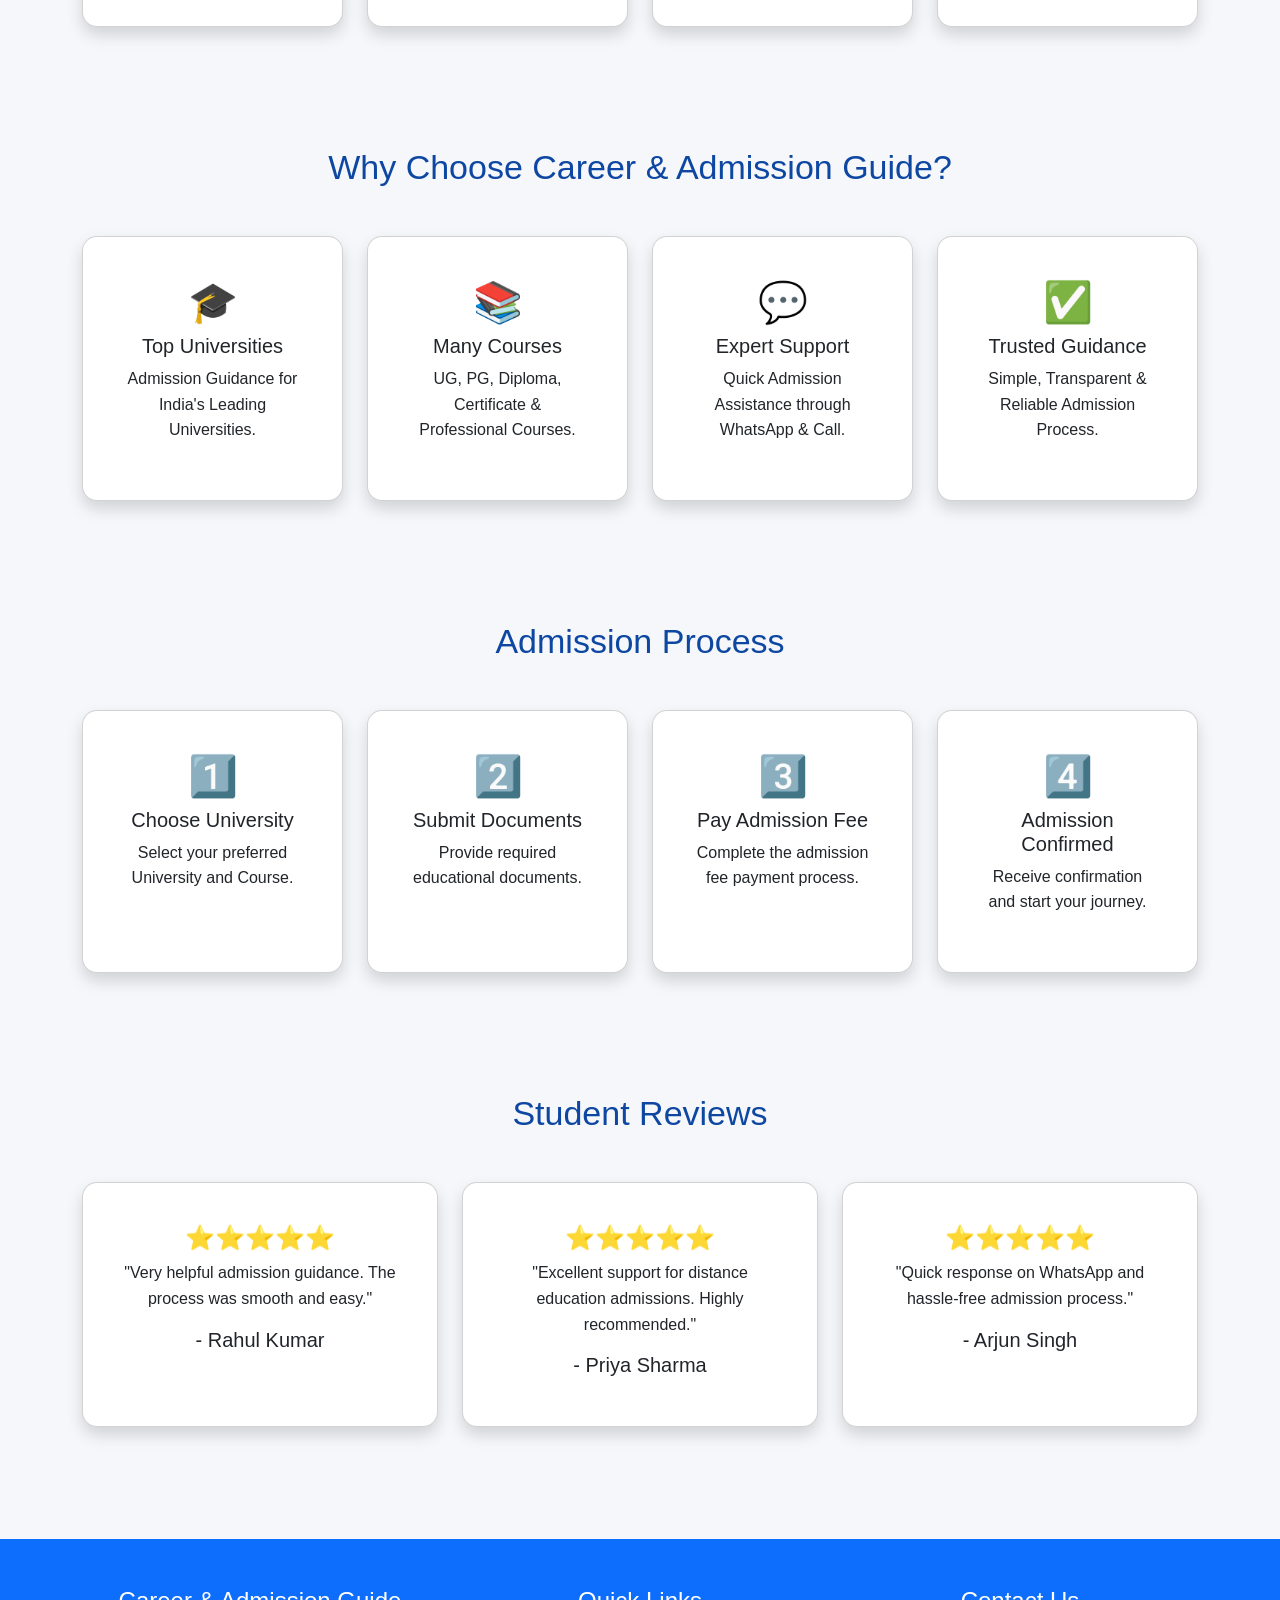
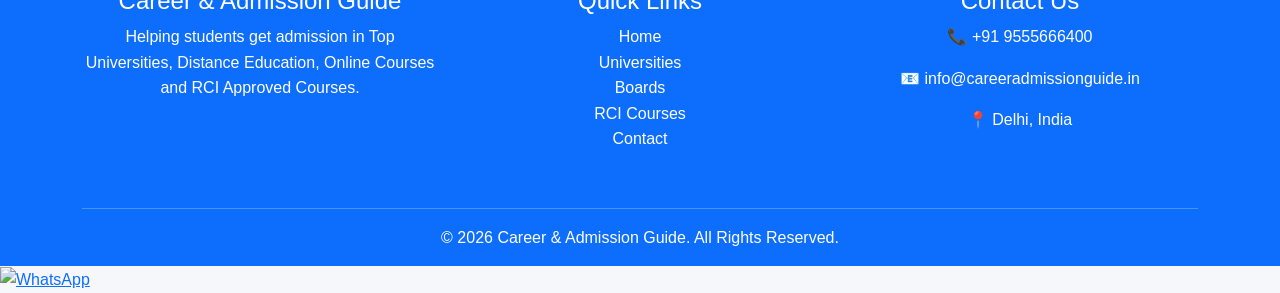
==== commit 72159afe: "Add WhatsApp floating button to index.html" ====
--- a/index.html
+++ b/index.html
@@ -590,6 +590,17 @@
 </div>
 
 </footer>
+  <!-- WhatsApp Floating Button -->
+
+<a href="https://wa.me/919555666400"
+class="whatsapp-float"
+target="_blank">
+
+<img src="images/whatsapp.png"
+width="60"
+alt="WhatsApp">
+
+</a>
 <script src="https://cdn.jsdelivr.net/npm/bootstrap@5.3.3/dist/js/bootstrap.bundle.min.js"></script>
 
 <script src="script.js"></script>
